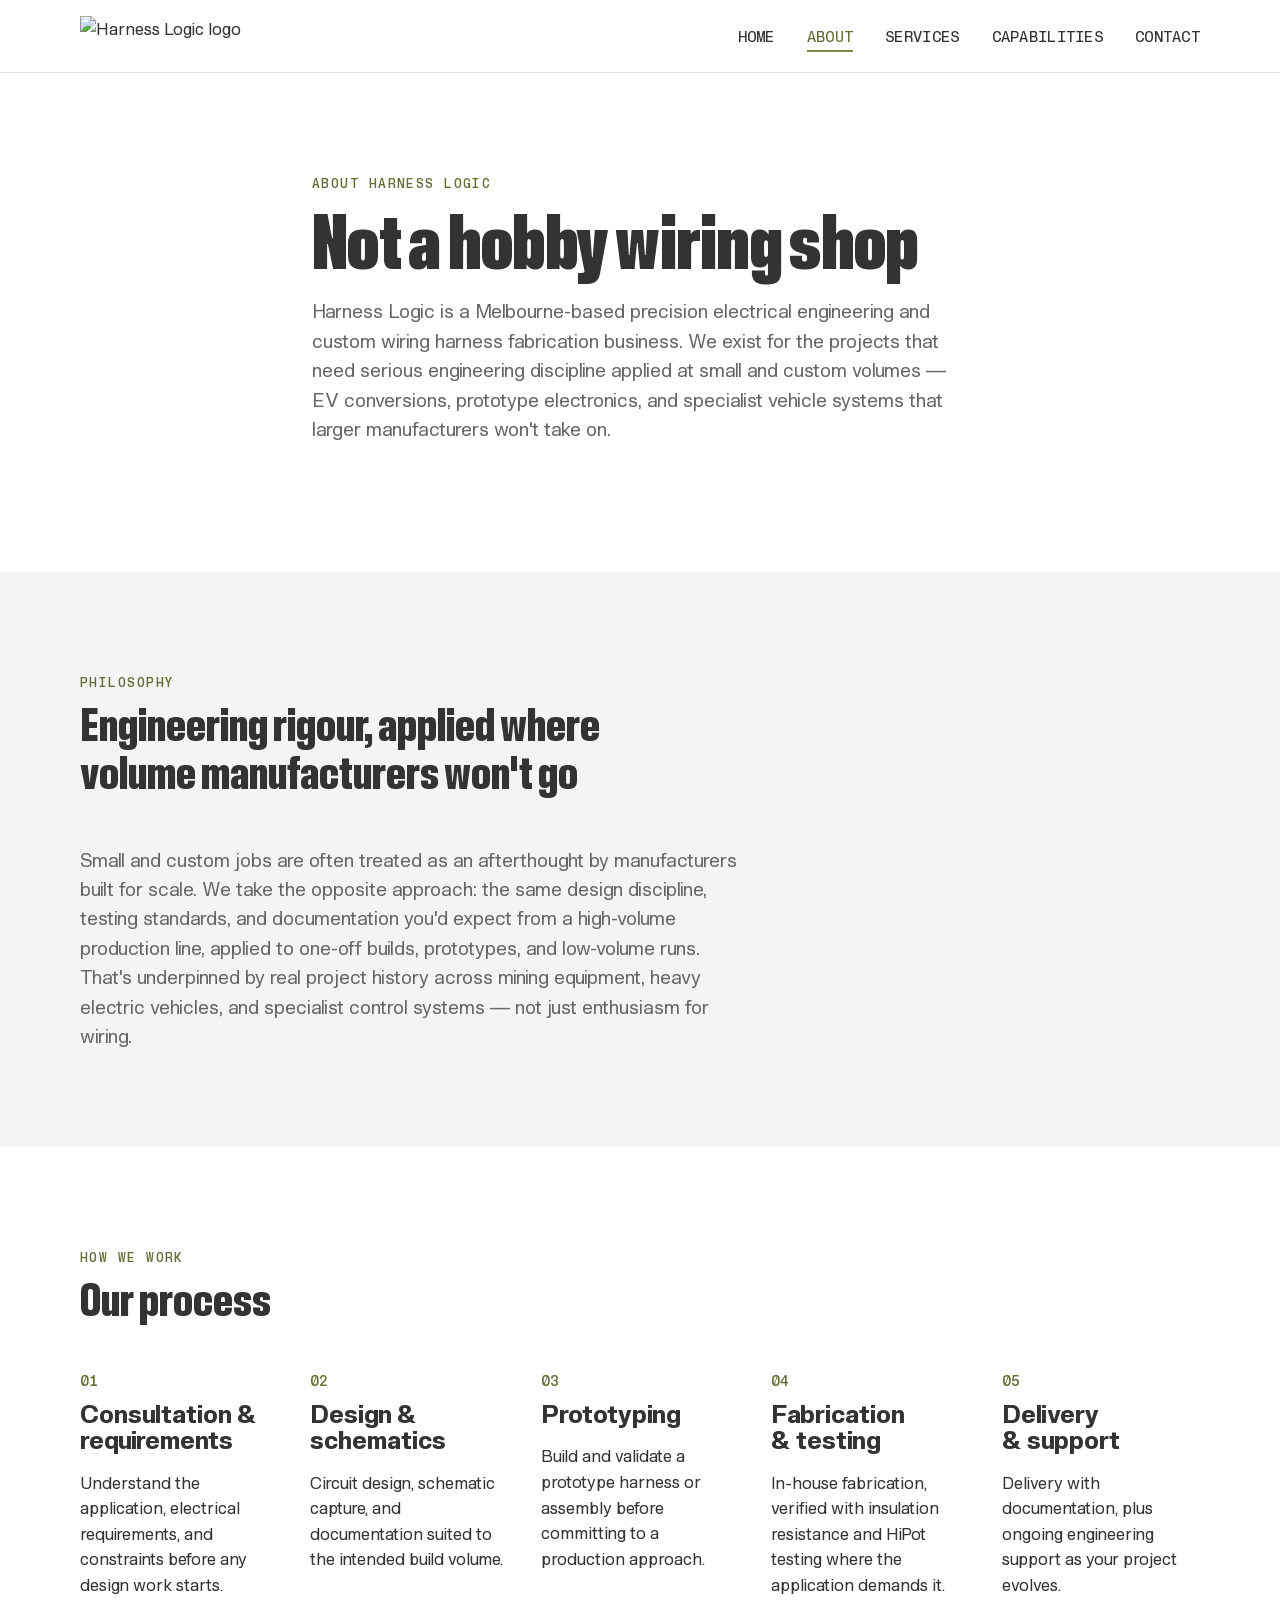
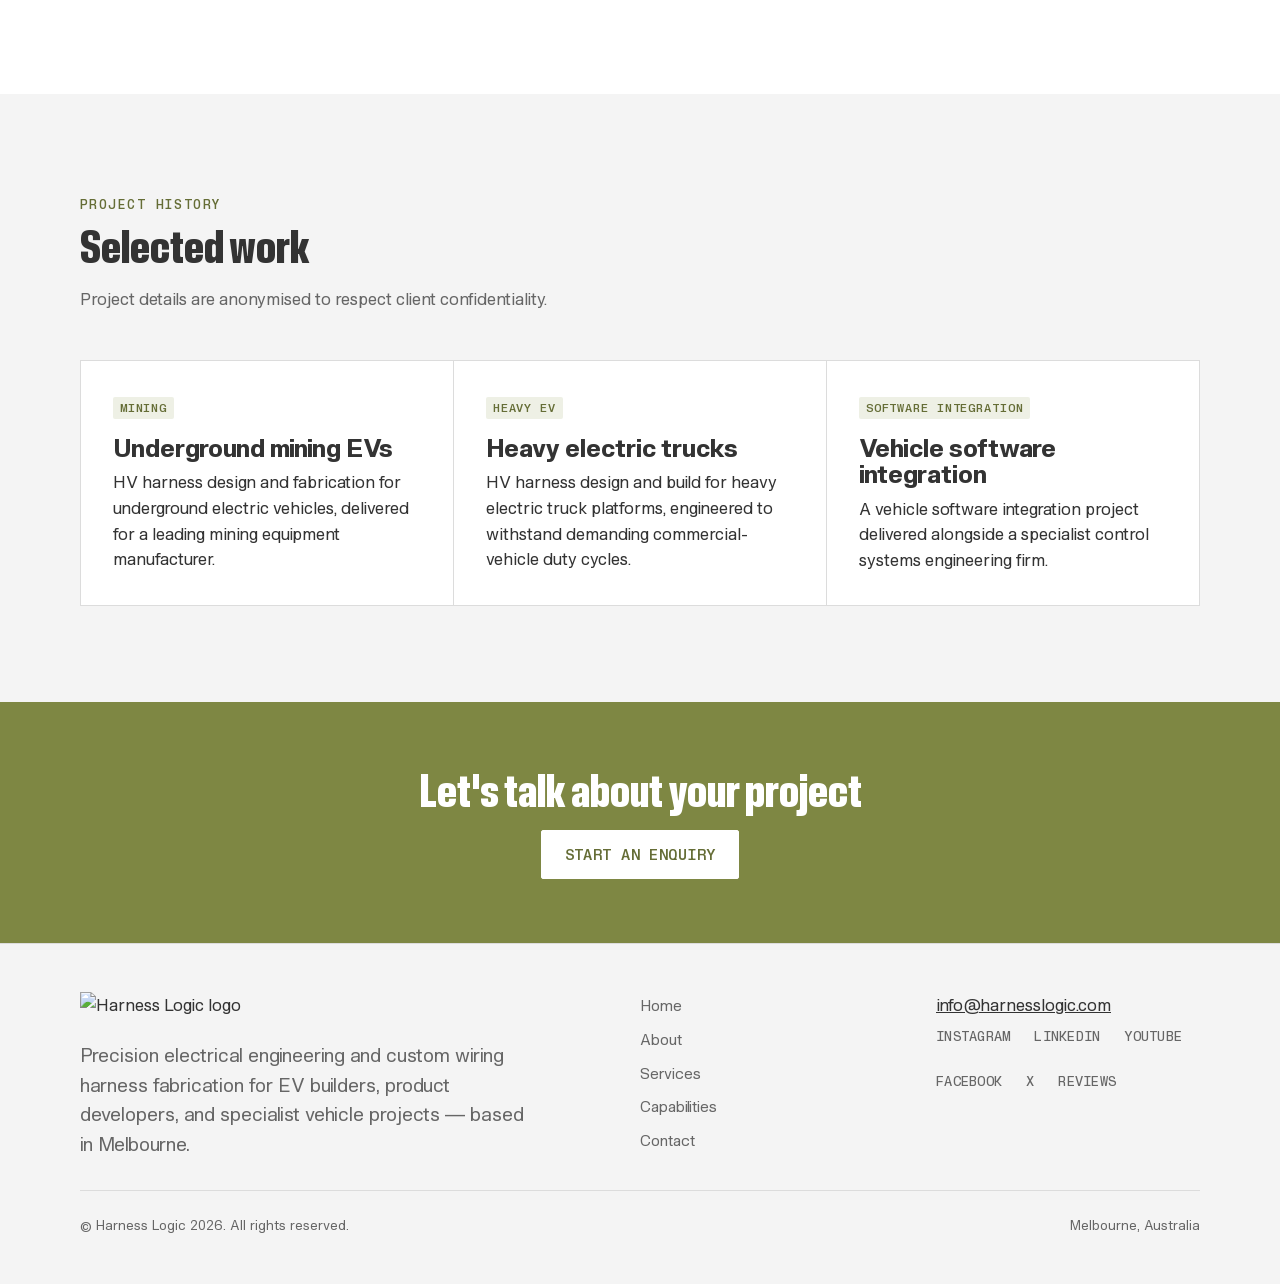
==== about.html @ 70a27c67 "Rebuild site: five real pages, brand fonts/palette, fixed manifest/sitemap Replaces the placeholder " ====
<!DOCTYPE html>
<html lang="en">
<head>
  <!-- Google tag (gtag.js) -->
  <script async src="https://www.googletagmanager.com/gtag/js?id=G-GF30WT7LFC"></script>
  <script>
    window.dataLayer = window.dataLayer || [];
    function gtag(){dataLayer.push(arguments);}
    gtag('js', new Date());
    gtag('config', 'G-GF30WT7LFC');
  </script>
  <meta charset="UTF-8">
  <meta name="viewport" content="width=device-width, initial-scale=1.0">
  <link rel="canonical" href="https://harnesslogic.com/about.html">
  <title>About | Harness Logic</title>
  <meta name="description" content="Harness Logic is a Melbourne-based precision electrical engineering and custom wiring harness fabrication business — built for demanding applications, not hobby wiring.">
  <link rel="icon" type="image/png" href="/favicon-96x96.png" sizes="96x96">
  <link rel="icon" type="image/svg+xml" href="/favicon.svg">
  <link rel="shortcut icon" href="/favicon.ico">
  <link rel="apple-touch-icon" sizes="180x180" href="/apple-touch-icon.png">
  <meta name="apple-mobile-web-app-title" content="Harness Logic">
  <link rel="manifest" href="/site.webmanifest">
  <meta property="og:title" content="About | Harness Logic">
  <meta property="og:description" content="Melbourne-based precision electrical engineering and custom wiring harness fabrication — built for demanding applications.">
  <meta property="og:type" content="website">
  <meta property="og:url" content="https://harnesslogic.com/about.html">
  <meta property="og:image" content="https://harnesslogic.com/logo.png">
  <meta name="twitter:card" content="summary_large_image">
  <meta name="keywords" content="wiring harness, cable assembly, electrical engineering, Melbourne, prototyping, EV wiring, electronics design">
  <link rel="stylesheet" href="/style.css">
</head>
<body>

<header class="site-header">
  <div class="container">
    <a class="brand" href="/">
      <img src="/logo.png" alt="Harness Logic logo">
    </a>
    <nav class="site-nav" aria-label="Primary">
      <ul>
        <li><a href="/">Home</a></li>
        <li><a href="/about.html" aria-current="page">About</a></li>
        <li><a href="/services.html">Services</a></li>
        <li><a href="/capabilities.html">Capabilities</a></li>
        <li><a href="/contact.html">Contact</a></li>
      </ul>
    </nav>
    <button class="nav-toggle" aria-label="Toggle navigation" aria-expanded="false">
      <span></span><span></span><span></span>
    </button>
  </div>
</header>

<main>

  <section class="hero">
    <div class="container hero-inner reveal">
      <span class="eyebrow">About Harness Logic</span>
      <h1>Not a hobby wiring shop</h1>
      <p class="lede">Harness Logic is a Melbourne-based precision electrical engineering and custom wiring harness fabrication business. We exist for the projects that need serious engineering discipline applied at small and custom volumes — EV conversions, prototype electronics, and specialist vehicle systems that larger manufacturers won't take on.</p>
    </div>
  </section>

  <section class="section section--alt reveal">
    <div class="container">
      <div class="section-head">
        <span class="eyebrow">Philosophy</span>
        <h2>Engineering rigour, applied where volume manufacturers won't go</h2>
      </div>
      <p class="lede">Small and custom jobs are often treated as an afterthought by manufacturers built for scale. We take the opposite approach: the same design discipline, testing standards, and documentation you'd expect from a high-volume production line, applied to one-off builds, prototypes, and low-volume runs. That's underpinned by real project history across mining equipment, heavy electric vehicles, and specialist control systems — not just enthusiasm for wiring.</p>
    </div>
  </section>

  <section class="section reveal">
    <div class="container">
      <div class="section-head">
        <span class="eyebrow">How we work</span>
        <h2>Our process</h2>
      </div>
      <div class="process-steps">
        <div class="process-step">
          <h3>Consultation &amp; requirements</h3>
          <p>Understand the application, electrical requirements, and constraints before any design work starts.</p>
        </div>
        <div class="process-step">
          <h3>Design &amp; schematics</h3>
          <p>Circuit design, schematic capture, and documentation suited to the intended build volume.</p>
        </div>
        <div class="process-step">
          <h3>Prototyping</h3>
          <p>Build and validate a prototype harness or assembly before committing to a production approach.</p>
        </div>
        <div class="process-step">
          <h3>Fabrication &amp; testing</h3>
          <p>In-house fabrication, verified with insulation resistance and HiPot testing where the application demands it.</p>
        </div>
        <div class="process-step">
          <h3>Delivery &amp; support</h3>
          <p>Delivery with documentation, plus ongoing engineering support as your project evolves.</p>
        </div>
      </div>
    </div>
  </section>

  <section class="section section--alt reveal">
    <div class="container">
      <div class="section-head">
        <span class="eyebrow">Project history</span>
        <h2>Selected work</h2>
        <p>Project details are anonymised to respect client confidentiality.</p>
      </div>
      <div class="grid-seam cols-3">
        <div class="card">
          <span class="tag">Mining</span>
          <h3>Underground mining EVs</h3>
          <p>HV harness design and fabrication for underground electric vehicles, delivered for a leading mining equipment manufacturer.</p>
        </div>
        <div class="card">
          <span class="tag">Heavy EV</span>
          <h3>Heavy electric trucks</h3>
          <p>HV harness design and build for heavy electric truck platforms, engineered to withstand demanding commercial-vehicle duty cycles.</p>
        </div>
        <div class="card">
          <span class="tag">Software integration</span>
          <h3>Vehicle software integration</h3>
          <p>A vehicle software integration project delivered alongside a specialist control systems engineering firm.</p>
        </div>
      </div>
    </div>
  </section>

  <section class="cta-banner reveal">
    <div class="container">
      <h2>Let's talk about your project</h2>
      <div class="btn-row" style="justify-content:center;">
        <a class="btn btn--primary" href="/contact.html">Start an enquiry</a>
      </div>
    </div>
  </section>

</main>

<footer class="site-footer">
  <div class="container">
    <div class="footer-grid">
      <div>
        <a class="brand" href="/"><img src="/logo.png" alt="Harness Logic logo"></a>
        <p class="lede" style="margin-top:1rem;max-width:28rem;">Precision electrical engineering and custom wiring harness fabrication for EV builders, product developers, and specialist vehicle projects — based in Melbourne.</p>
      </div>
      <nav class="footer-nav" aria-label="Footer">
        <ul>
          <li><a href="/">Home</a></li>
          <li><a href="/about.html">About</a></li>
          <li><a href="/services.html">Services</a></li>
          <li><a href="/capabilities.html">Capabilities</a></li>
          <li><a href="/contact.html">Contact</a></li>
        </ul>
      </nav>
      <div>
        <p style="margin-bottom:.5rem;"><a href="mailto:info@harnesslogic.com">info@harnesslogic.com</a></p>
        <div class="social-row">
          <a href="https://www.instagram.com/harnesslogic" target="_blank" rel="noopener">Instagram</a>
          <a href="https://www.linkedin.com/company/harnesslogic" target="_blank" rel="noopener">LinkedIn</a>
          <a href="https://www.youtube.com/@HarnessLogic" target="_blank" rel="noopener">YouTube</a>
          <a href="https://www.facebook.com/harnesslogic" target="_blank" rel="noopener">Facebook</a>
          <a href="https://www.X.com/harness-logic" target="_blank" rel="noopener">X</a>
          <a href="https://share.google/SQNpHWs9g8DF3SDke" target="_blank" rel="noopener">Reviews</a>
        </div>
      </div>
    </div>
    <div class="footer-bottom">
      <span>&copy; Harness Logic 2026. All rights reserved.</span>
      <span>Melbourne, Australia</span>
    </div>
  </div>
</footer>

<script src="/main.js"></script>
</body>
</html>
---- style.css ----
/* Harness Logic — shared styles */

@font-face {
  font-family: "Slussen";
  src: url("/assets/fonts/Slussen-Variable.woff2") format("woff2");
  font-weight: 100 900;
  font-stretch: 60% 140%;
  font-style: normal;
  font-display: swap;
}

@font-face {
  font-family: "Slussen Mono";
  src: url("/assets/fonts/Slussen-Mono-Variable.woff2") format("woff2");
  font-weight: 100 900;
  font-style: normal;
  font-display: swap;
}

:root {
  /* colour */
  --color-brand: #7e8743;
  --color-brand-dark: #656d36;
  --color-brand-tint: #eef0e5;
  --color-bg: #ffffff;
  --color-bg-alt: #f4f4f4;
  --color-text: #333333;
  --color-text-muted: #666666;
  --color-border: #dcdcdc;
  --color-white: #ffffff;

  /* type */
  --font-display: "Slussen", Arial, sans-serif;
  --font-body: "Slussen", Arial, sans-serif;
  --font-mono: "Slussen Mono", "SFMono-Regular", Consolas, monospace;

  --fw-thin: 100;
  --fw-regular: 400;
  --fw-medium: 500;
  --fw-semibold: 600;
  --fw-bold: 700;
  --fw-black: 900;

  --fstr-compressed: 62%;
  --fstr-normal: 100%;
  --fstr-expanded: 130%;

  /* spacing scale */
  --space-1: 0.25rem;
  --space-2: 0.5rem;
  --space-3: 1rem;
  --space-4: 1.5rem;
  --space-5: 2rem;
  --space-6: 3rem;
  --space-7: 4rem;
  --space-8: 6rem;

  /* layout */
  --container-max: 75rem;
  --gutter: clamp(1rem, 4vw, 2.5rem);
}

/* Reset */
*, *::before, *::after { box-sizing: border-box; }
html { scroll-behavior: smooth; }
body {
  margin: 0;
  background: var(--color-bg);
  color: var(--color-text);
  font-family: var(--font-body);
  font-weight: var(--fw-regular);
  font-stretch: var(--fstr-normal);
  line-height: 1.6;
  -webkit-font-smoothing: antialiased;
}
img { max-width: 100%; display: block; }
a { color: inherit; }
ul { padding: 0; margin: 0; list-style: none; }

h1, h2, h3, h4 {
  font-family: var(--font-display);
  margin: 0 0 var(--space-3);
  line-height: 1.1;
  text-wrap: balance;
}
h1 { font-weight: var(--fw-black); font-stretch: var(--fstr-compressed); font-size: clamp(2.5rem, 6vw, 4.5rem); letter-spacing: -0.01em; }
h2 { font-weight: var(--fw-bold); font-stretch: var(--fstr-compressed); font-size: clamp(1.75rem, 4vw, 2.75rem); }
h3 { font-weight: var(--fw-bold); font-stretch: var(--fstr-normal); font-size: clamp(1.25rem, 2.5vw, 1.5rem); }
p { margin: 0 0 var(--space-3); color: var(--color-text); }
p:last-child { margin-bottom: 0; }

.eyebrow {
  display: inline-block;
  font-family: var(--font-mono);
  font-weight: var(--fw-semibold);
  font-size: 0.75rem;
  letter-spacing: 0.12em;
  text-transform: uppercase;
  color: var(--color-brand-dark);
  margin-bottom: var(--space-2);
}

.container {
  max-width: var(--container-max);
  margin: 0 auto;
  padding: 0 var(--gutter);
}

.section { padding: var(--space-8) 0; }
.section--alt { background: var(--color-bg-alt); }
.section-head { max-width: 42rem; margin: 0 0 var(--space-6); }
.section-head p { color: var(--color-text-muted); }

.lede { font-size: 1.15rem; color: var(--color-text-muted); max-width: 42rem; }

/* Buttons */
.btn {
  display: inline-flex;
  align-items: center;
  gap: var(--space-2);
  font-family: var(--font-mono);
  font-weight: var(--fw-semibold);
  font-size: 0.9rem;
  letter-spacing: 0.03em;
  text-transform: uppercase;
  text-decoration: none;
  padding: 0.85em 1.6em;
  border: 1px solid var(--color-brand);
  border-radius: 2px;
  transition: background-color 0.15s ease, color 0.15s ease, border-color 0.15s ease;
}
.btn--primary { background: var(--color-brand); color: var(--color-white); }
.btn--primary:hover { background: var(--color-brand-dark); border-color: var(--color-brand-dark); }
.btn--ghost { background: transparent; color: var(--color-text); border-color: var(--color-border); }
.btn--ghost:hover { border-color: var(--color-brand); color: var(--color-brand-dark); }
.btn-row { display: flex; flex-wrap: wrap; gap: var(--space-3); }

/* Header */
.site-header {
  border-bottom: 1px solid var(--color-border);
  background: var(--color-bg);
  position: sticky;
  top: 0;
  z-index: 50;
}
.site-header .container {
  display: flex;
  align-items: center;
  justify-content: space-between;
  padding-top: var(--space-3);
  padding-bottom: var(--space-3);
}
.brand { display: flex; align-items: center; gap: var(--space-2); text-decoration: none; }
.brand img { height: 40px; width: auto; }
.brand-name {
  font-family: var(--font-display);
  font-weight: var(--fw-black);
  font-stretch: var(--fstr-compressed);
  font-size: 1.25rem;
  color: var(--color-text);
}

.nav-toggle {
  display: none;
  background: none;
  border: 1px solid var(--color-border);
  border-radius: 2px;
  width: 44px;
  height: 40px;
  padding: 0;
  cursor: pointer;
  flex-direction: column;
  align-items: center;
  justify-content: center;
  gap: 5px;
}
.nav-toggle span { display: block; width: 20px; height: 2px; background: var(--color-text); }

.site-nav ul { display: flex; gap: var(--space-5); }
.site-nav a {
  text-decoration: none;
  font-family: var(--font-mono);
  font-weight: var(--fw-medium);
  font-size: 0.9rem;
  letter-spacing: 0.02em;
  text-transform: uppercase;
  color: var(--color-text);
  padding: var(--space-1) 0;
  border-bottom: 2px solid transparent;
}
.site-nav a:hover, .site-nav a[aria-current="page"] { color: var(--color-brand-dark); border-color: var(--color-brand); }

@media (max-width: 54rem) {
  .nav-toggle { display: inline-flex; }
  .site-nav {
    position: absolute;
    top: 100%;
    left: 0;
    right: 0;
    background: var(--color-bg);
    border-bottom: 1px solid var(--color-border);
    display: none;
  }
  .site-nav.is-open { display: block; }
  .site-nav ul { flex-direction: column; gap: 0; }
  .site-nav a { display: block; padding: var(--space-3) var(--gutter); border-bottom: 1px solid var(--color-border); }
}

/* Hero */
.hero { padding: var(--space-8) 0; }
.hero-inner { max-width: 46rem; }
.hero p.lede { margin-bottom: var(--space-5); }

/* Hairline seam grid */
.grid-seam {
  display: grid;
  gap: 1px;
  background: var(--color-border);
  border: 1px solid var(--color-border);
}
.grid-seam > * { background: var(--color-bg); padding: var(--space-5); }
@media (min-width: 40rem) {
  .grid-seam.cols-2 { grid-template-columns: repeat(2, 1fr); }
}
@media (min-width: 48rem) {
  .grid-seam.cols-3 { grid-template-columns: repeat(3, 1fr); }
  .grid-seam.cols-4 { grid-template-columns: repeat(2, 1fr); }
}
@media (min-width: 72rem) {
  .grid-seam.cols-4 { grid-template-columns: repeat(4, 1fr); }
}

/* Proof strip */
.proof-strip .stat-value {
  display: block;
  font-family: var(--font-mono);
  font-weight: var(--fw-semibold);
  color: var(--color-brand-dark);
  font-size: 0.8rem;
  letter-spacing: 0.08em;
  text-transform: uppercase;
  margin-bottom: var(--space-2);
}

/* Pillars / sectors / capability cards */
.card h3 { margin-bottom: var(--space-2); }
.card .tag {
  display: inline-block;
  font-family: var(--font-mono);
  font-size: 0.7rem;
  font-weight: var(--fw-semibold);
  letter-spacing: 0.08em;
  text-transform: uppercase;
  color: var(--color-brand-dark);
  background: var(--color-brand-tint);
  padding: 0.2em 0.6em;
  border-radius: 2px;
  margin-bottom: var(--space-3);
}

/* Services (full width list) */
.service-item {
  border-top: 1px solid var(--color-border);
  padding: var(--space-6) 0;
  display: grid;
  gap: var(--space-4);
}
.service-item:last-child { border-bottom: 1px solid var(--color-border); }
@media (min-width: 54rem) {
  .service-item { grid-template-columns: 1fr 1fr; align-items: start; }
}
.service-item .service-index {
  font-family: var(--font-mono);
  color: var(--color-brand-dark);
  font-weight: var(--fw-semibold);
}
.service-item ul { display: grid; gap: var(--space-2); }
.service-item ul li {
  padding-left: 1.2em;
  position: relative;
}
.service-item ul li::before {
  content: "";
  position: absolute;
  left: 0;
  top: 0.6em;
  width: 6px;
  height: 6px;
  background: var(--color-brand);
}

/* Process steps */
.process-steps { display: grid; gap: var(--space-5); counter-reset: step; }
@media (min-width: 48rem) { .process-steps { grid-template-columns: repeat(5, 1fr); } }
.process-step { counter-increment: step; }
.process-step::before {
  content: counter(step, decimal-leading-zero);
  display: block;
  font-family: var(--font-mono);
  font-weight: var(--fw-semibold);
  color: var(--color-brand-dark);
  font-size: 0.85rem;
  margin-bottom: var(--space-2);
}

/* Equipment table */
.table-wrap { overflow-x: auto; }
table.equipment-table { width: 100%; border-collapse: collapse; min-width: 40rem; }
.equipment-table th, .equipment-table td {
  border-bottom: 1px solid var(--color-border);
  padding: var(--space-3) var(--space-4);
  text-align: left;
  font-size: 0.95rem;
}
.equipment-table thead th {
  background: var(--color-bg-alt);
  font-family: var(--font-mono);
  font-weight: var(--fw-semibold);
  font-size: 0.75rem;
  letter-spacing: 0.06em;
  text-transform: uppercase;
}
.equipment-table td.spec { font-family: var(--font-mono); color: var(--color-text-muted); }

/* CTA banner */
.cta-banner {
  background: var(--color-brand);
  color: var(--color-white);
  text-align: center;
  padding: var(--space-7) 0;
}
.cta-banner h2 { color: var(--color-white); }
.cta-banner .btn--primary { background: var(--color-white); color: var(--color-brand-dark); border-color: var(--color-white); }
.cta-banner .btn--primary:hover { background: var(--color-bg-alt); }
.cta-banner .btn--ghost { color: var(--color-white); border-color: rgba(255,255,255,0.6); }
.cta-banner .btn--ghost:hover { border-color: var(--color-white); }

/* Anonymised project cards */
.project-card { border: 1px solid var(--color-border); padding: var(--space-5); background: var(--color-bg); }

/* Contact page */
.contact-layout { display: grid; gap: var(--space-7); }
@media (min-width: 64rem) { .contact-layout { grid-template-columns: 2fr 1fr; } }

.form-field { margin-bottom: var(--space-4); }
.form-field label {
  display: block;
  font-family: var(--font-mono);
  font-size: 0.8rem;
  font-weight: var(--fw-semibold);
  letter-spacing: 0.04em;
  text-transform: uppercase;
  margin-bottom: var(--space-2);
  color: var(--color-text-muted);
}
.form-field input[type="text"],
.form-field input[type="email"],
.form-field input[type="tel"],
.form-field input[type="file"],
.form-field select,
.form-field textarea {
  width: 100%;
  font-family: var(--font-body);
  font-size: 1rem;
  padding: 0.75em 0.9em;
  border: 1px solid var(--color-border);
  border-radius: 2px;
  background: var(--color-bg);
  color: var(--color-text);
}
.form-field textarea { resize: vertical; min-height: 8rem; }
.form-field input:focus, .form-field select:focus, .form-field textarea:focus {
  outline: none;
  border-color: var(--color-brand);
}
.checkbox-group { display: grid; gap: var(--space-2); }
.checkbox-group label {
  display: flex;
  align-items: center;
  gap: var(--space-2);
  text-transform: none;
  font-family: var(--font-body);
  font-weight: var(--fw-regular);
  letter-spacing: normal;
  color: var(--color-text);
}
.checkbox-group input { width: auto; }
.form-row { display: grid; gap: var(--space-4); }
@media (min-width: 40rem) { .form-row.two-col { grid-template-columns: 1fr 1fr; } }
.honeypot-field { position: absolute; left: -9999px; width: 1px; height: 1px; overflow: hidden; }

.form-status { margin-top: var(--space-3); font-weight: var(--fw-medium); }
.form-status--success { color: var(--color-brand-dark); }
.form-status--error { color: #b3261e; }

.contact-side { display: grid; gap: var(--space-5); align-content: start; }
.contact-side .card { border-top: 1px solid var(--color-border); padding-top: var(--space-4); }

.social-row { display: flex; flex-wrap: wrap; gap: var(--space-4); }
.social-row a {
  text-decoration: none;
  font-family: var(--font-mono);
  font-size: 0.8rem;
  font-weight: var(--fw-medium);
  letter-spacing: 0.02em;
  text-transform: uppercase;
  color: var(--color-text-muted);
}
.social-row a:hover { color: var(--color-brand-dark); }

/* Footer */
.site-footer {
  border-top: 1px solid var(--color-border);
  background: var(--color-bg-alt);
  padding: var(--space-6) 0;
}
.footer-grid { display: grid; gap: var(--space-5); }
@media (min-width: 48rem) { .footer-grid { grid-template-columns: 2fr 1fr 1fr; } }
.footer-grid .brand img { height: 32px; }
.footer-nav ul { display: grid; gap: var(--space-2); }
.footer-nav a { text-decoration: none; font-size: 0.9rem; color: var(--color-text-muted); }
.footer-nav a:hover { color: var(--color-brand-dark); }
.footer-bottom {
  margin-top: var(--space-5);
  padding-top: var(--space-4);
  border-top: 1px solid var(--color-border);
  font-size: 0.8rem;
  color: var(--color-text-muted);
  display: flex;
  flex-wrap: wrap;
  justify-content: space-between;
  gap: var(--space-3);
}

/* Reveal-on-scroll */
.reveal { opacity: 0; transform: translateY(16px); transition: opacity 0.5s ease, transform 0.5s ease; }
.reveal--visible { opacity: 1; transform: none; }
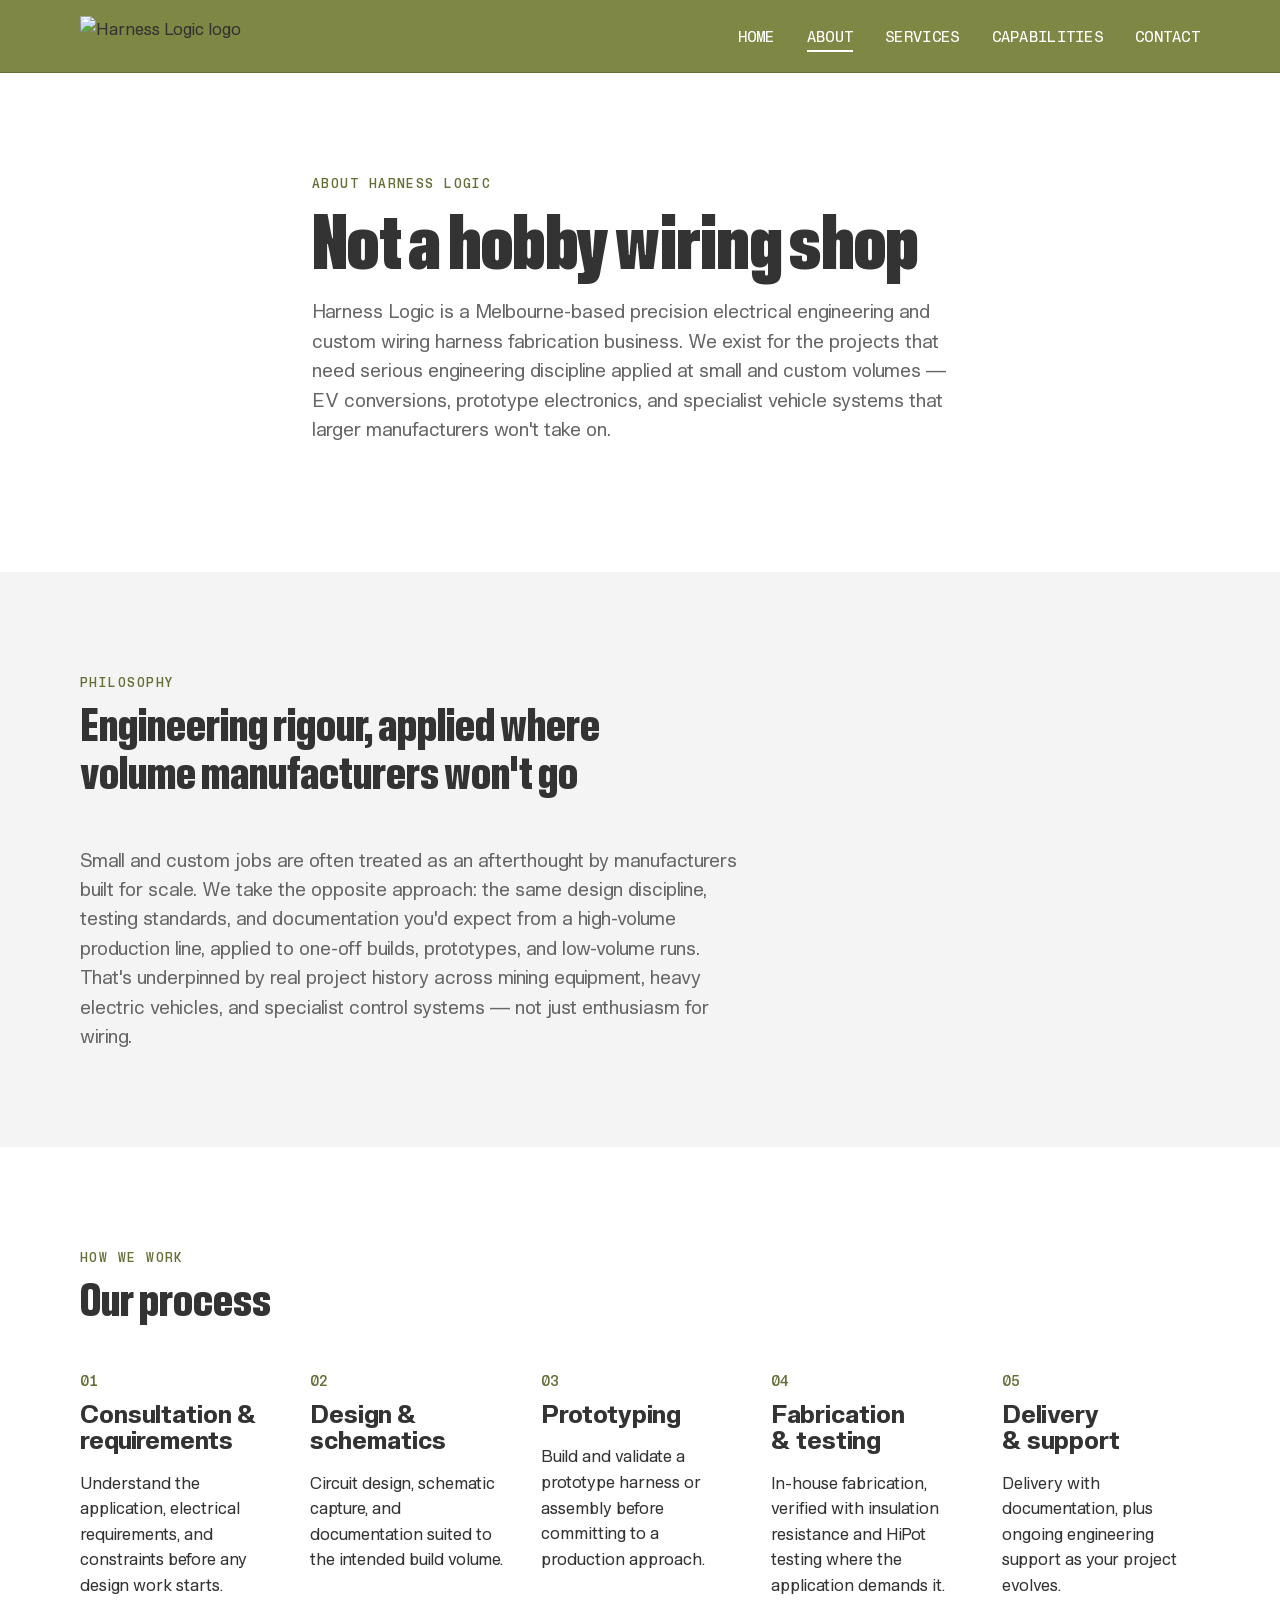
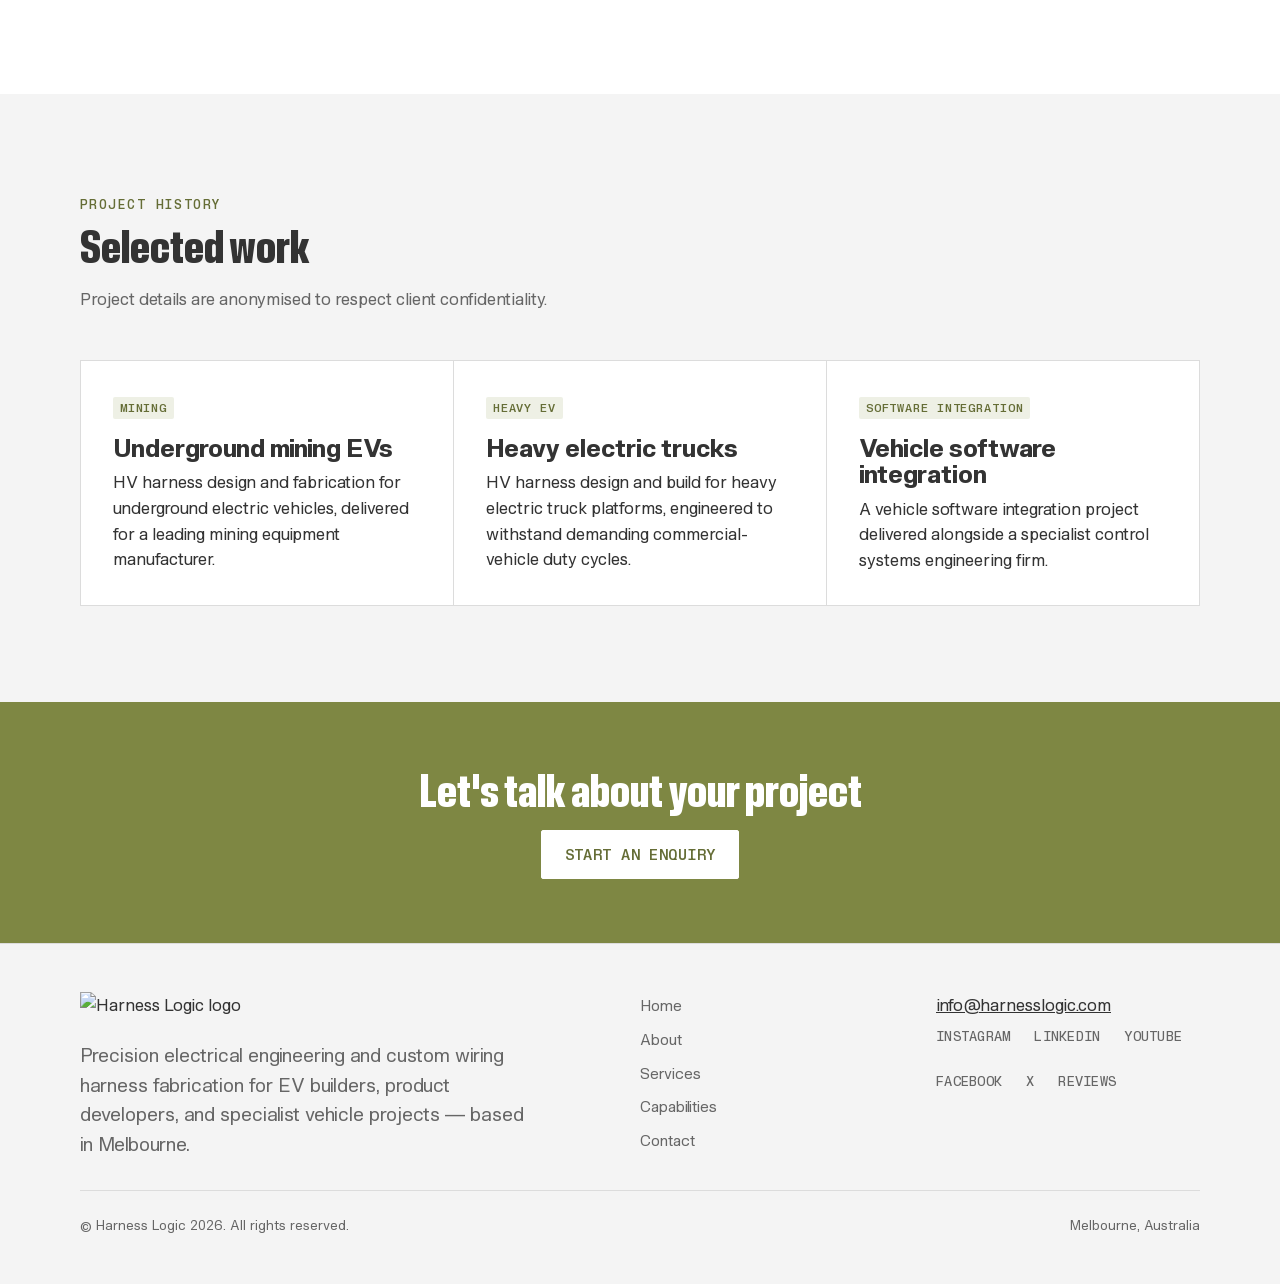
==== commit 5e133c10: "Replace Google Analytics with cookieless Cloudflare Web Analytics Co-Authored-By: Claude Sonnet 5 <n" ====
--- a/about.html
+++ b/about.html
@@ -1,25 +1,20 @@
 <!DOCTYPE html>
 <html lang="en">
 <head>
-  <!-- Google tag (gtag.js) -->
-  <script async src="https://www.googletagmanager.com/gtag/js?id=G-GF30WT7LFC"></script>
-  <script>
-    window.dataLayer = window.dataLayer || [];
-    function gtag(){dataLayer.push(arguments);}
-    gtag('js', new Date());
-    gtag('config', 'G-GF30WT7LFC');
-  </script>
+  <!-- Cloudflare Web Analytics -->
+  <script type='module' src='https://static.cloudflareinsights.com/beacon.min.js' data-cf-beacon='{"token": "988366aa3fcc422e80df8b5d263a327b"}'></script>
+  <!-- End Cloudflare Web Analytics -->
   <meta charset="UTF-8">
   <meta name="viewport" content="width=device-width, initial-scale=1.0">
   <link rel="canonical" href="https://harnesslogic.com/about.html">
   <title>About | Harness Logic</title>
   <meta name="description" content="Harness Logic is a Melbourne-based precision electrical engineering and custom wiring harness fabrication business — built for demanding applications, not hobby wiring.">
-  <link rel="icon" type="image/png" href="/favicon-96x96.png" sizes="96x96">
-  <link rel="icon" type="image/svg+xml" href="/favicon.svg">
-  <link rel="shortcut icon" href="/favicon.ico">
-  <link rel="apple-touch-icon" sizes="180x180" href="/apple-touch-icon.png">
+  <link rel="icon" type="image/png" href="favicon-96x96.png" sizes="96x96">
+  <link rel="icon" type="image/svg+xml" href="favicon.svg">
+  <link rel="shortcut icon" href="favicon.ico">
+  <link rel="apple-touch-icon" sizes="180x180" href="apple-touch-icon.png">
   <meta name="apple-mobile-web-app-title" content="Harness Logic">
-  <link rel="manifest" href="/site.webmanifest">
+  <link rel="manifest" href="site.webmanifest">
   <meta property="og:title" content="About | Harness Logic">
   <meta property="og:description" content="Melbourne-based precision electrical engineering and custom wiring harness fabrication — built for demanding applications.">
   <meta property="og:type" content="website">
@@ -27,22 +22,22 @@
   <meta property="og:image" content="https://harnesslogic.com/logo.png">
   <meta name="twitter:card" content="summary_large_image">
   <meta name="keywords" content="wiring harness, cable assembly, electrical engineering, Melbourne, prototyping, EV wiring, electronics design">
-  <link rel="stylesheet" href="/style.css">
+  <link rel="stylesheet" href="style.css">
 </head>
 <body>
 
 <header class="site-header">
   <div class="container">
-    <a class="brand" href="/">
-      <img src="/logo.png" alt="Harness Logic logo">
+    <a class="brand" href="index.html">
+      <img src="logo.png" alt="Harness Logic logo">
     </a>
     <nav class="site-nav" aria-label="Primary">
       <ul>
-        <li><a href="/">Home</a></li>
-        <li><a href="/about.html" aria-current="page">About</a></li>
-        <li><a href="/services.html">Services</a></li>
-        <li><a href="/capabilities.html">Capabilities</a></li>
-        <li><a href="/contact.html">Contact</a></li>
+        <li><a href="index.html">Home</a></li>
+        <li><a href="about.html" aria-current="page">About</a></li>
+        <li><a href="services.html">Services</a></li>
+        <li><a href="capabilities.html">Capabilities</a></li>
+        <li><a href="contact.html">Contact</a></li>
       </ul>
     </nav>
     <button class="nav-toggle" aria-label="Toggle navigation" aria-expanded="false">
@@ -133,7 +128,7 @@
     <div class="container">
       <h2>Let's talk about your project</h2>
       <div class="btn-row" style="justify-content:center;">
-        <a class="btn btn--primary" href="/contact.html">Start an enquiry</a>
+        <a class="btn btn--primary" href="contact.html">Start an enquiry</a>
       </div>
     </div>
   </section>
@@ -144,16 +139,16 @@
   <div class="container">
     <div class="footer-grid">
       <div>
-        <a class="brand" href="/"><img src="/logo.png" alt="Harness Logic logo"></a>
+        <a class="brand" href="index.html"><img src="logo.png" alt="Harness Logic logo"></a>
         <p class="lede" style="margin-top:1rem;max-width:28rem;">Precision electrical engineering and custom wiring harness fabrication for EV builders, product developers, and specialist vehicle projects — based in Melbourne.</p>
       </div>
       <nav class="footer-nav" aria-label="Footer">
         <ul>
-          <li><a href="/">Home</a></li>
-          <li><a href="/about.html">About</a></li>
-          <li><a href="/services.html">Services</a></li>
-          <li><a href="/capabilities.html">Capabilities</a></li>
-          <li><a href="/contact.html">Contact</a></li>
+          <li><a href="index.html">Home</a></li>
+          <li><a href="about.html">About</a></li>
+          <li><a href="services.html">Services</a></li>
+          <li><a href="capabilities.html">Capabilities</a></li>
+          <li><a href="contact.html">Contact</a></li>
         </ul>
       </nav>
       <div>
@@ -175,6 +170,6 @@
   </div>
 </footer>
 
-<script src="/main.js"></script>
+<script src="main.js"></script>
 </body>
 </html>
--- a/style.css
+++ b/style.css
@@ -137,8 +137,8 @@
 
 /* Header */
 .site-header {
-  border-bottom: 1px solid var(--color-border);
-  background: var(--color-bg);
+  border-bottom: 1px solid var(--color-brand-dark);
+  background: var(--color-brand);
   position: sticky;
   top: 0;
   z-index: 50;
@@ -157,13 +157,13 @@
   font-weight: var(--fw-black);
   font-stretch: var(--fstr-compressed);
   font-size: 1.25rem;
-  color: var(--color-text);
+  color: var(--color-white);
 }
 
 .nav-toggle {
   display: none;
   background: none;
-  border: 1px solid var(--color-border);
+  border: 1px solid rgba(255, 255, 255, 0.5);
   border-radius: 2px;
   width: 44px;
   height: 40px;
@@ -174,7 +174,7 @@
   justify-content: center;
   gap: 5px;
 }
-.nav-toggle span { display: block; width: 20px; height: 2px; background: var(--color-text); }
+.nav-toggle span { display: block; width: 20px; height: 2px; background: var(--color-white); }
 
 .site-nav ul { display: flex; gap: var(--space-5); }
 .site-nav a {
@@ -184,11 +184,11 @@
   font-size: 0.9rem;
   letter-spacing: 0.02em;
   text-transform: uppercase;
-  color: var(--color-text);
+  color: var(--color-white);
   padding: var(--space-1) 0;
   border-bottom: 2px solid transparent;
 }
-.site-nav a:hover, .site-nav a[aria-current="page"] { color: var(--color-brand-dark); border-color: var(--color-brand); }
+.site-nav a:hover, .site-nav a[aria-current="page"] { color: var(--color-white); border-color: var(--color-white); }
 
 @media (max-width: 54rem) {
   .nav-toggle { display: inline-flex; }
@@ -197,13 +197,13 @@
     top: 100%;
     left: 0;
     right: 0;
-    background: var(--color-bg);
-    border-bottom: 1px solid var(--color-border);
+    background: var(--color-brand);
+    border-bottom: 1px solid var(--color-brand-dark);
     display: none;
   }
   .site-nav.is-open { display: block; }
   .site-nav ul { flex-direction: column; gap: 0; }
-  .site-nav a { display: block; padding: var(--space-3) var(--gutter); border-bottom: 1px solid var(--color-border); }
+  .site-nav a { display: block; padding: var(--space-3) var(--gutter); border-bottom: 1px solid var(--color-brand-dark); }
 }
 
 /* Hero */
